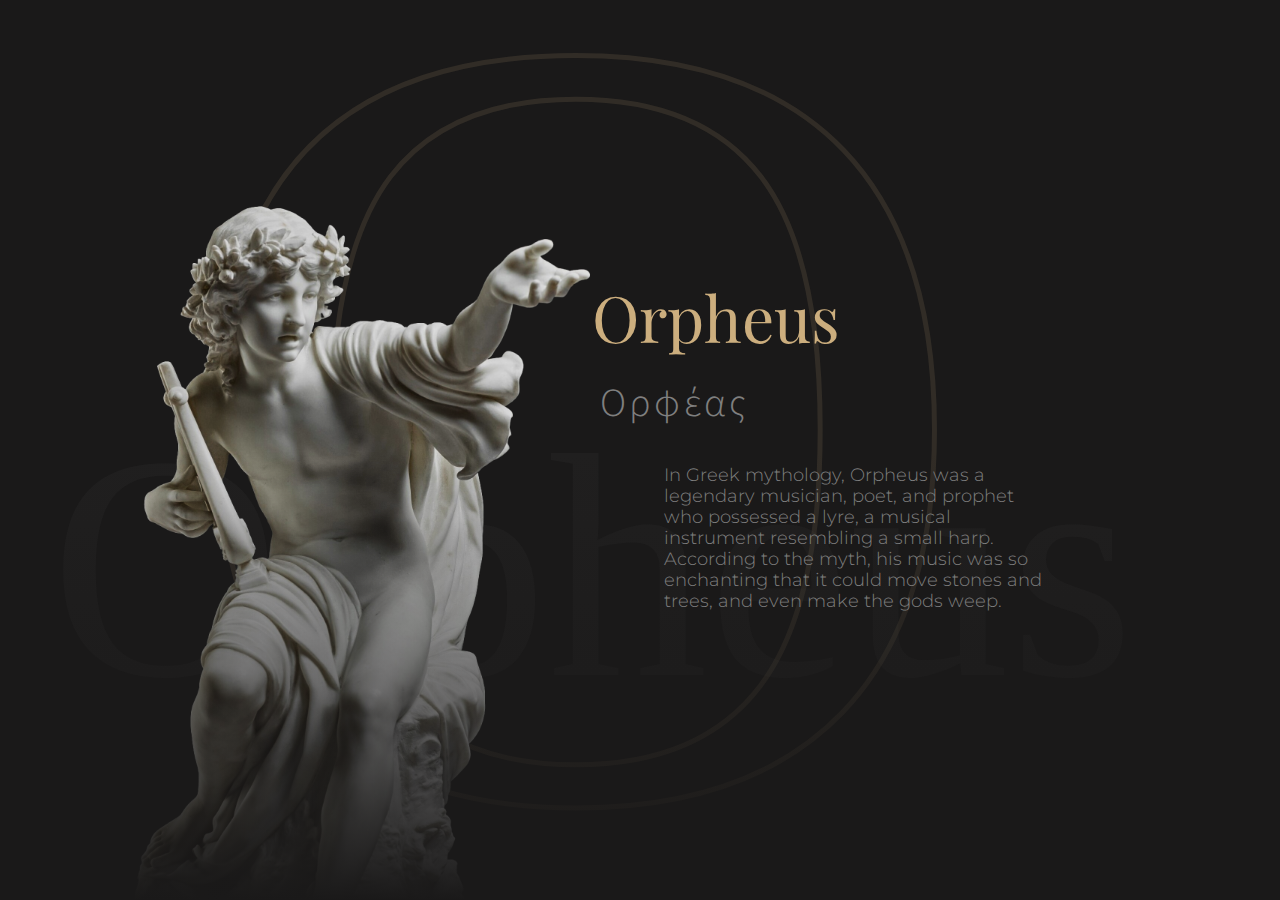
==== index.html @ 4109f5ae "first make" ====
<!DOCTYPE html>
<html lang="en">
<head>
    <meta charset="UTF-8">
    <meta http-equiv="X-UA-Compatible" content="IE=edge">
    <meta name="viewport" content="width=device-width, initial-scale=1.0">
    <link rel="stylesheet" href="./styles.css">
    <title>Orpheus 3D</title>
</head>
<body>
    <main>
    <h1>Orpheus</h1>
    <h2>Ορφέας</h2>
    <p>
        In Greek mythology, Orpheus was a legendary musician, poet, and prophet who possessed a lyre, a musical instrument resembling a small harp. According to the myth, his music was so enchanting that it could move stones and trees, and even make the gods weep.
    </p>
    </main>

    <!-- svg background -->
    <img src="./y1aeh9ng_transparent.png" alt="Orpheus 3D" class="bg-img">

    <svg xmlns="http://www.w3.org/2000/svg" viewBox="0 0 1440 320">
        <text x="0" y="50vh" class="bg-letter">O</text>
        <text x="50" y="75vh" class="bg-name">Orpheus</text>
    </svg>
    <div class="page-overlay"></div>
    <script src="./script.js"></script>
</body>
</html>
---- styles.css ----
@import url('https://fonts.googleapis.com/css2?family=Playfair+Display:wght@400;500;600;700;800;900&display=swap');
/*import POPPINS font*/
@import url('https://fonts.googleapis.com/css2?family=Poppins:wght@400;500;600;700;800;900&display=swap');
@import url('https://fonts.googleapis.com/css2?family=Montserrat:wght@300;400;500;600;700;800;900&display=swap');
@import url('https://fonts.googleapis.com/css2?family=Source+Sans+Pro:wght@300;400;500;600;700;800;900&display=swap');
@import url('https://fonts.googleapis.com/css2?family=Inter:wght@400;500;600;700;800;900&display=swap');
body{
    color: #7f7f7f;
    background-color: #1a1919;
    margin: 0;
    padding: 0;
}
h1{
    font-family: 'Playfair Display', serif;
    font-size: 4rem;
    font-weight: 400;
    color: #ccae7e;
    text-align: left;
    margin: 0;
    padding: 1rem;
}
h2{
    font-family: 'Source Sans Pro', sans-serif;
    font-size: 2.5rem;
    font-weight: 300;
    color: #7f7f7f;
    text-align: left;
    margin: 0;
    padding: 0rem 1.5rem 2rem 1.5rem;
    letter-spacing: 0.2rem;
}
p{
    font-family: 'Montserrat', sans-serif;
    font-size: 1.1rem;
    font-weight: 300;
    color: #7f7f7f;
    text-align: left;
    margin: 0;
    padding: 0rem 1.5rem 2rem 5.5rem;
    width: 60%;
}
main{
    position: absolute;
    top: 50%;
    left: 50%;
    transform: translate(-10%, -50%);
}

svg{
    position: absolute;
    z-index: -2;

}
.bg-letter{
    stroke: #ccae7e22;
    fill: none;
    stroke-width: 5;
    font-size: 70rem;
    dominant-baseline: middle;
    text-anchor: middle;
}
.bg-name{
    font-size: 20rem;
    stroke: none;
    stroke-width: 0;
    fill:#7f7f7f11;
}
.bg-img{
    position: absolute;
    top: 0;
    left: 0;
    object-fit: cover;
    width: 60%;
    height: 100%;
    z-index: -1;
    transform: translate(-10%, 0%);
}
.page-overlay{
    position: absolute;
    bottom: 0;
    left: 0;
    width: 100%;
    height: 50%;
    background: linear-gradient(0deg, rgba(26,25,25,1) 0%, rgba(26,25,25,0) 100%);
    z-index: -1;
    opacity: 1;
}
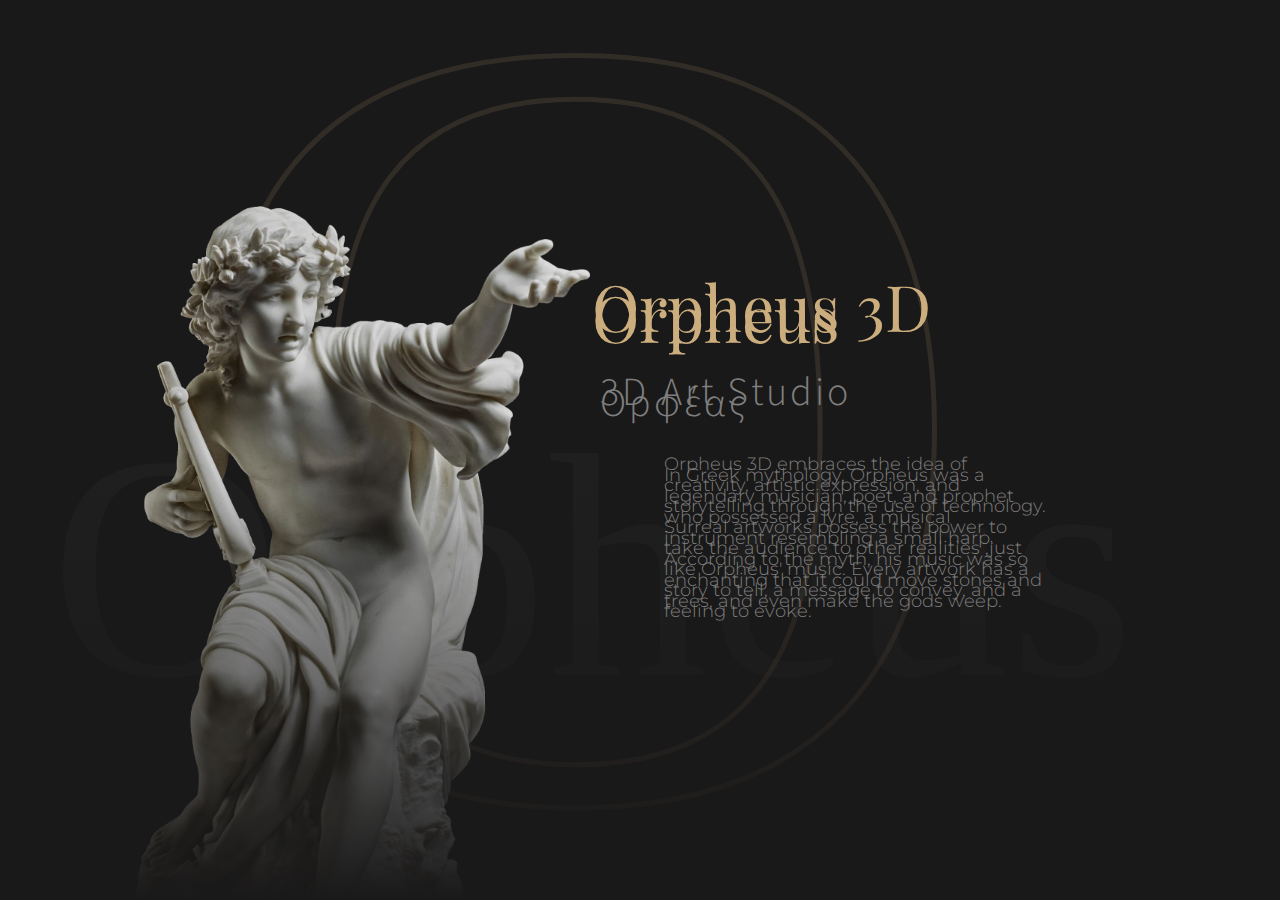
==== commit 2fddf87d: "added a lil kinda nice transition" ====
--- a/index.html
+++ b/index.html
@@ -5,15 +5,28 @@
     <meta http-equiv="X-UA-Compatible" content="IE=edge">
     <meta name="viewport" content="width=device-width, initial-scale=1.0">
     <link rel="stylesheet" href="./styles.css">
+<!--favicon-->
+    <link rel="apple-touch-icon" sizes="180x180" href="./apple-touch-icon.png">
+    <link rel="icon" type="image/png" sizes="32x32" href="./favicon-32x32.png">
+    <link rel="icon" type="image/png" sizes="16x16" href="./favicon-16x16.png">
+    <link rel="manifest" href="./site.webmanifest">
+    <link rel="mask-icon" href="./safari-pinned-tab.svg" color="#5bbad5">
+    
     <title>Orpheus 3D</title>
 </head>
 <body>
-    <main>
+    <main class="description-1">
     <h1>Orpheus</h1>
     <h2>Ορφέας</h2>
     <p>
         In Greek mythology, Orpheus was a legendary musician, poet, and prophet who possessed a lyre, a musical instrument resembling a small harp. According to the myth, his music was so enchanting that it could move stones and trees, and even make the gods weep.
     </p>
+    </main>
+    <main class="description-2">
+        <h1>Orpheus 3D</h1>
+    <h2>3D Art Studio</h2>
+    <p>
+        Orpheus 3D embraces the idea of creativity, artistic expression, and storytelling through the use of technology. Surreal artworks possess the power to take the audience to other realities ,just like Orpheus' music. Every artwork has a story to tell, a message to convey, and a feeling to evoke.</p>
     </main>
 
     <!-- svg background -->
--- a/styles.css
+++ b/styles.css
@@ -58,6 +58,7 @@
     font-size: 70rem;
     dominant-baseline: middle;
     text-anchor: middle;
+    animation: bg-letter 2s ease-in-out;
 }
 .bg-name{
     font-size: 20rem;
@@ -74,6 +75,7 @@
     height: 100%;
     z-index: -1;
     transform: translate(-10%, 0%);
+    animation: bg-img 2s ease-in-out;
 }
 .page-overlay{
     position: absolute;
@@ -84,4 +86,31 @@
     background: linear-gradient(0deg, rgba(26,25,25,1) 0%, rgba(26,25,25,0) 100%);
     z-index: -1;
     opacity: 1;
+}
+
+@keyframes bg-letter{
+    0%{
+        stroke-dasharray: 0 1000;
+    }
+    100%{
+        stroke-dasharray: 1000 0;
+    }
+}
+@keyframes bg-img{
+    0%{
+        opacity: 0;
+
+    }
+    100%{
+        opacity: 1;
+    }
+}
+
+.hide{
+    opacity: 0;
+    transition: all 1s ease-in-out;
+}
+.reveal{
+    opacity: 1;
+    transition: all 1s ease-in-out;
 }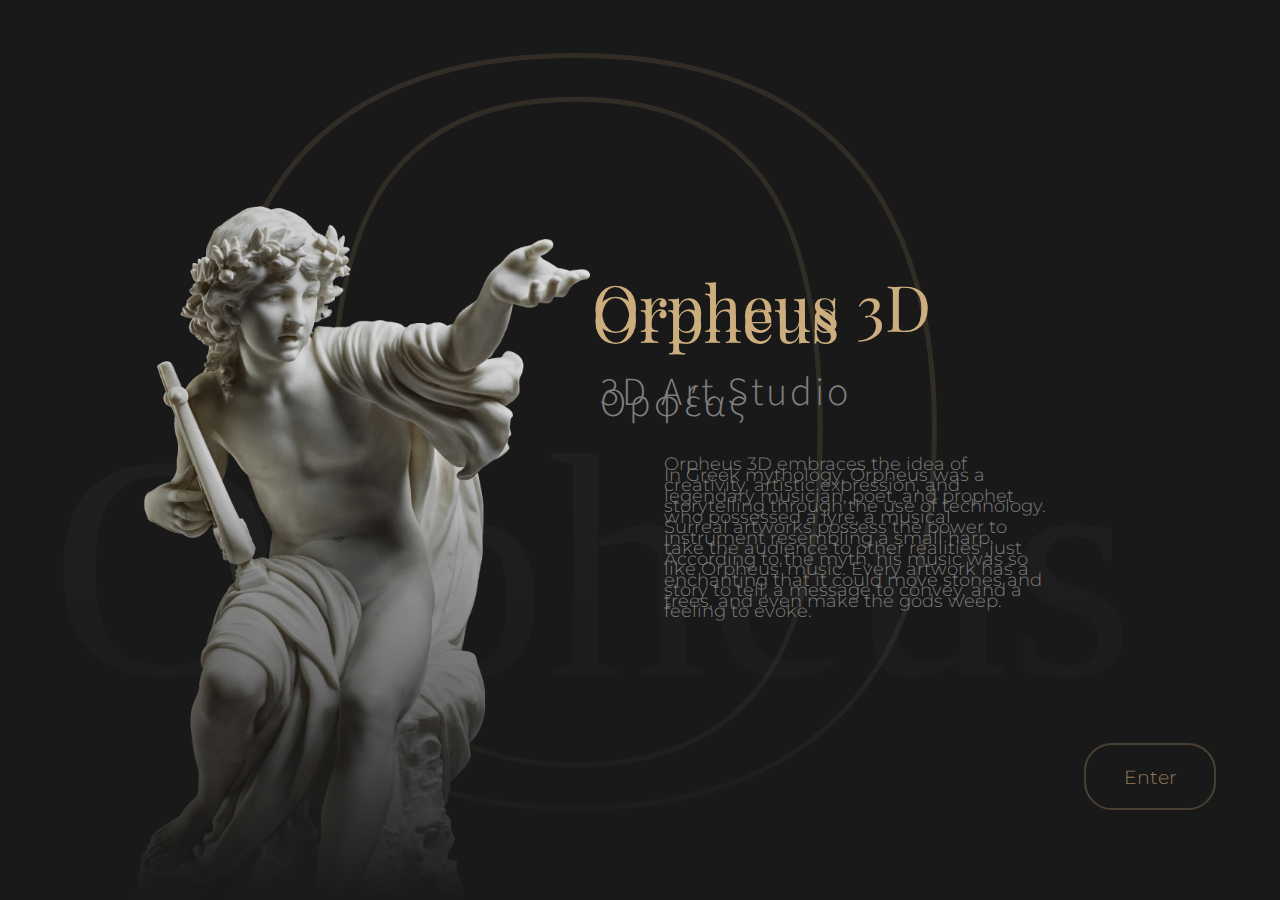
==== commit 5d666d21: "well, added gallery page and adding stuff slowly" ====
--- a/index.html
+++ b/index.html
@@ -28,6 +28,9 @@
     <p>
         Orpheus 3D embraces the idea of creativity, artistic expression, and storytelling through the use of technology. Surreal artworks possess the power to take the audience to other realities ,just like Orpheus' music. Every artwork has a story to tell, a message to convey, and a feeling to evoke.</p>
     </main>
+    <div class="enter-button">
+        <a href="./gallery.html">Enter</a>
+    </div>
 
     <!-- svg background -->
     <img src="./y1aeh9ng_transparent.png" alt="Orpheus 3D" class="bg-img">
--- a/styles.css
+++ b/styles.css
@@ -113,4 +113,36 @@
 .reveal{
     opacity: 1;
     transition: all 1s ease-in-out;
-}+}
+
+.enter-button{
+    position: absolute;
+    bottom: 10%;
+    right:5%;
+    width: 10%;
+    height: 7%;
+    margin:0;
+    padding: 0;
+    z-index: 3;
+    cursor: pointer;
+    background-color: transparent;
+    border-radius: 28px;
+    border: #ccae7e44 2px solid;
+    /*align text vertically and horizontally*/
+    display: flex;
+    justify-content: center;
+    align-items: center;
+    transition: all 0.5s ease-in-out;
+}
+.enter-button a{
+    text-decoration: none;
+    color: #ccae7eaa;
+    font-family: 'Montserrat', sans-serif;
+    font-size: 1.2rem;
+    font-weight: 300;
+}
+.enter-button:hover{
+    border: #ccae7eaa 2px solid;
+    transition: all 0.5s ease-in-out;
+}
+
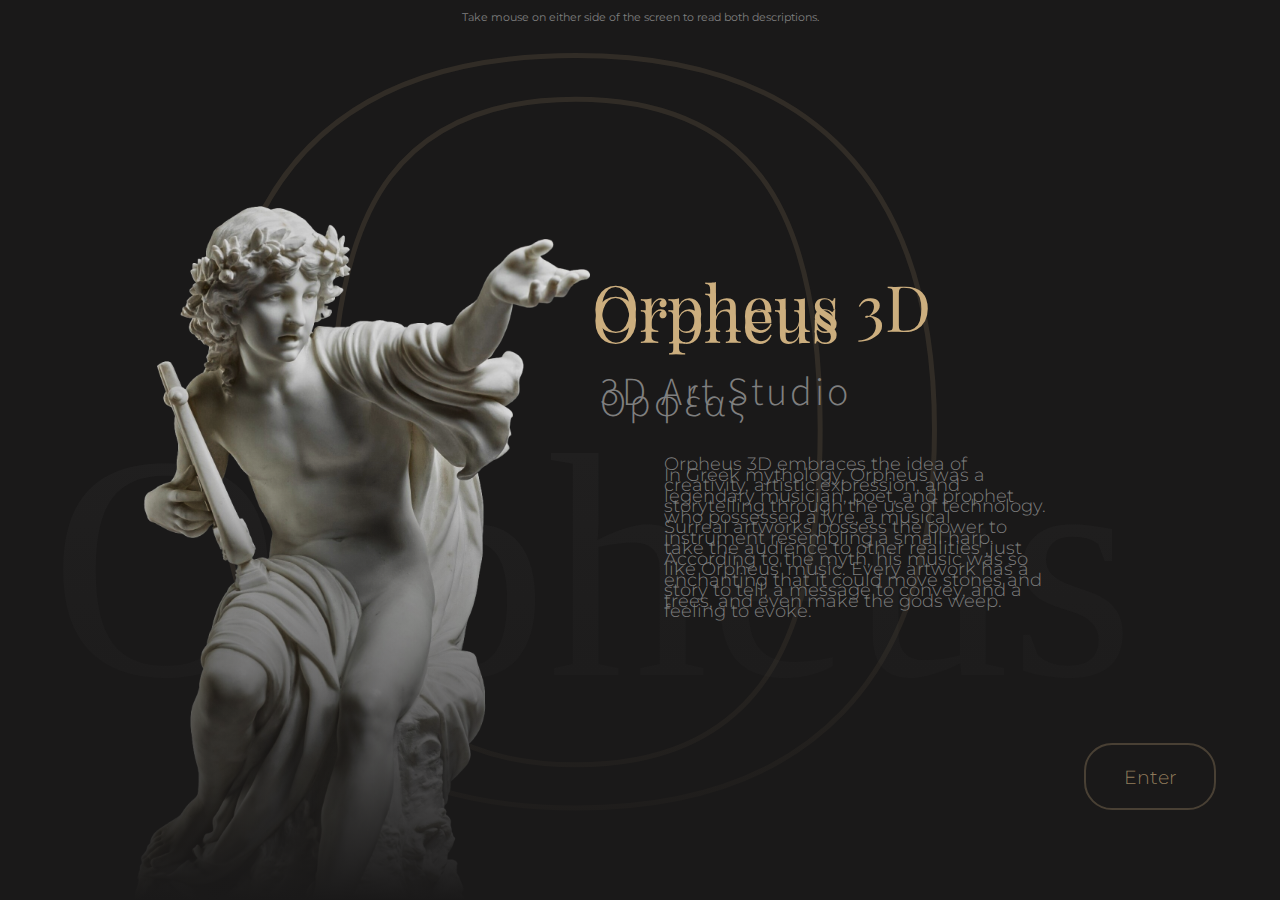
==== commit 91b6b153: "wd" ====
--- a/index.html
+++ b/index.html
@@ -40,6 +40,9 @@
         <text x="50" y="75vh" class="bg-name">Orpheus</text>
     </svg>
     <div class="page-overlay"></div>
+    <div class="notif">
+       Take mouse on either side of the screen to read both descriptions.
+    </div>
     <script src="./script.js"></script>
 </body>
 </html>--- a/styles.css
+++ b/styles.css
@@ -19,6 +19,10 @@
     margin: 0;
     padding: 1rem;
 }
+h1::selection{
+    background-color: #ccae7e;
+    color: #1a1919;
+}
 h2{
     font-family: 'Source Sans Pro', sans-serif;
     font-size: 2.5rem;
@@ -29,6 +33,10 @@
     padding: 0rem 1.5rem 2rem 1.5rem;
     letter-spacing: 0.2rem;
 }
+h2::selection{
+    background-color: #7f7f7f;
+    color: #1a1919;
+}
 p{
     font-family: 'Montserrat', sans-serif;
     font-size: 1.1rem;
@@ -38,6 +46,10 @@
     margin: 0;
     padding: 0rem 1.5rem 2rem 5.5rem;
     width: 60%;
+}
+p::selection{
+    background-color: #7f7f7f;
+    color: #1a1919;
 }
 main{
     position: absolute;
@@ -59,12 +71,14 @@
     dominant-baseline: middle;
     text-anchor: middle;
     animation: bg-letter 2s ease-in-out;
+    user-select: none;
 }
 .bg-name{
     font-size: 20rem;
     stroke: none;
     stroke-width: 0;
     fill:#7f7f7f11;
+    user-select: none;
 }
 .bg-img{
     position: absolute;
@@ -140,9 +154,20 @@
     font-family: 'Montserrat', sans-serif;
     font-size: 1.2rem;
     font-weight: 300;
+    width: 100%;
+    text-align: center;
 }
 .enter-button:hover{
     border: #ccae7eaa 2px solid;
-    transition: all 0.5s ease-in-out;
 }
 
+.notif{
+    background-color: #7Zf7f7f,
+    color: #ccae7e;
+    width: fit-content;
+    padding:10px 30px;
+    border-radius: 20px;
+    font-family: 'Montserrat', sans-serif;
+    font-size: 0.7rem;
+    margin: auto auto;
+}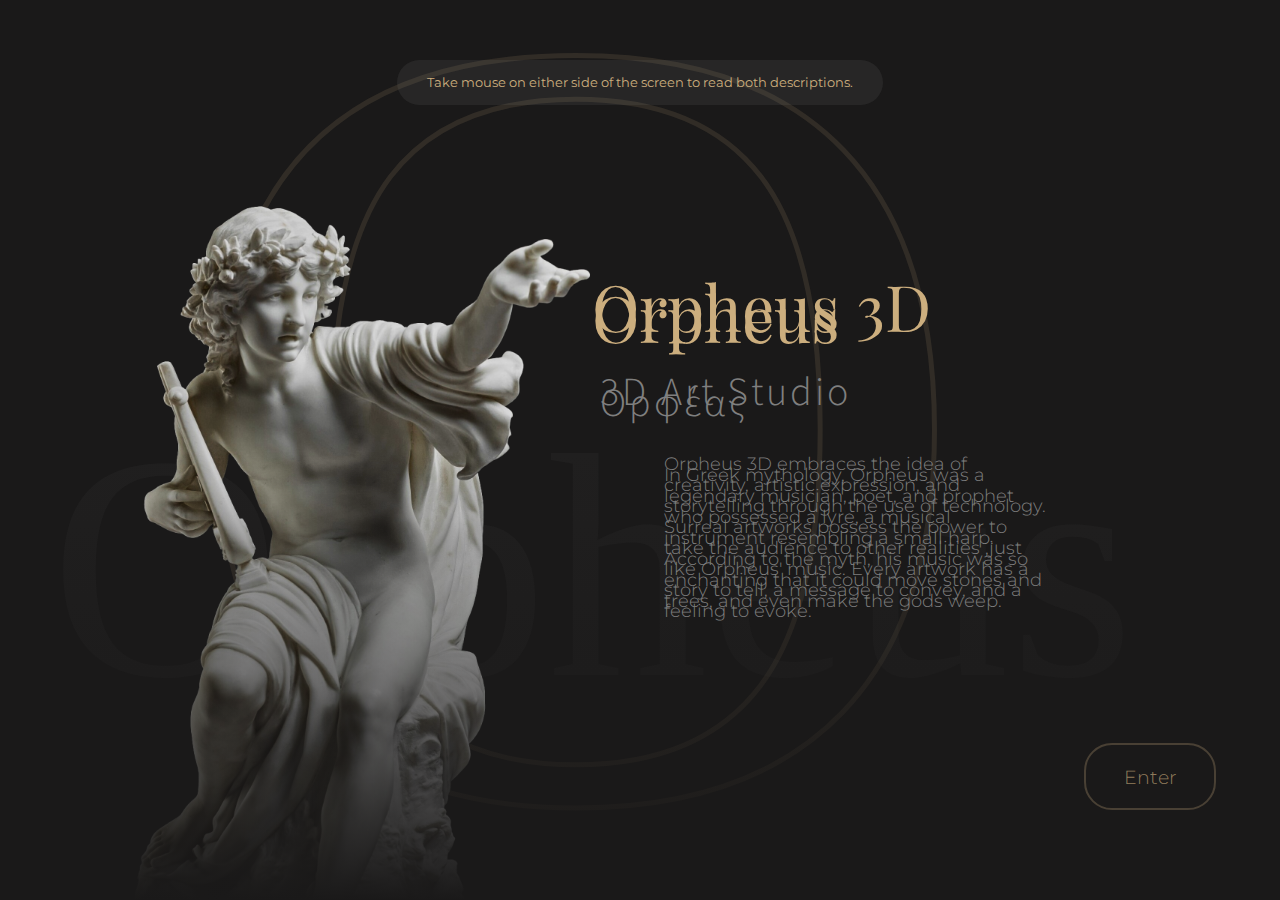
==== commit d6e5e5ea: "beautify code layout" ====
--- a/index.html
+++ b/index.html
@@ -1,32 +1,38 @@
 <!DOCTYPE html>
 <html lang="en">
+
 <head>
     <meta charset="UTF-8">
     <meta http-equiv="X-UA-Compatible" content="IE=edge">
     <meta name="viewport" content="width=device-width, initial-scale=1.0">
     <link rel="stylesheet" href="./styles.css">
-<!--favicon-->
+    <!--favicon-->
     <link rel="apple-touch-icon" sizes="180x180" href="./apple-touch-icon.png">
     <link rel="icon" type="image/png" sizes="32x32" href="./favicon-32x32.png">
     <link rel="icon" type="image/png" sizes="16x16" href="./favicon-16x16.png">
     <link rel="manifest" href="./site.webmanifest">
     <link rel="mask-icon" href="./safari-pinned-tab.svg" color="#5bbad5">
-    
+
     <title>Orpheus 3D</title>
 </head>
+
 <body>
     <main class="description-1">
-    <h1>Orpheus</h1>
-    <h2>Ορφέας</h2>
-    <p>
-        In Greek mythology, Orpheus was a legendary musician, poet, and prophet who possessed a lyre, a musical instrument resembling a small harp. According to the myth, his music was so enchanting that it could move stones and trees, and even make the gods weep.
-    </p>
+        <h1>Orpheus</h1>
+        <h2>Ορφέας</h2>
+        <p>
+            In Greek mythology, Orpheus was a legendary musician, poet, and prophet who possessed a lyre, a musical
+            instrument resembling a small harp. According to the myth, his music was so enchanting that it could move
+            stones and trees, and even make the gods weep.
+        </p>
     </main>
     <main class="description-2">
         <h1>Orpheus 3D</h1>
-    <h2>3D Art Studio</h2>
-    <p>
-        Orpheus 3D embraces the idea of creativity, artistic expression, and storytelling through the use of technology. Surreal artworks possess the power to take the audience to other realities ,just like Orpheus' music. Every artwork has a story to tell, a message to convey, and a feeling to evoke.</p>
+        <h2>3D Art Studio</h2>
+        <p>
+            Orpheus 3D embraces the idea of creativity, artistic expression, and storytelling through the use of
+            technology. Surreal artworks possess the power to take the audience to other realities ,just like Orpheus'
+            music. Every artwork has a story to tell, a message to convey, and a feeling to evoke.</p>
     </main>
     <div class="enter-button">
         <a href="./gallery.html">Enter</a>
@@ -41,8 +47,9 @@
     </svg>
     <div class="page-overlay"></div>
     <div class="notif">
-       Take mouse on either side of the screen to read both descriptions.
+        Take mouse on either side of the screen to read both descriptions.
     </div>
     <script src="./script.js"></script>
 </body>
+
 </html>--- a/styles.css
+++ b/styles.css
@@ -162,12 +162,32 @@
 }
 
 .notif{
-    background-color: #7Zf7f7f,
+    background-color: #7f7f7f22;
     color: #ccae7e;
     width: fit-content;
-    padding:10px 30px;
-    border-radius: 20px;
+    padding:15px 30px;
+    border-radius: 30px;
     font-family: 'Montserrat', sans-serif;
-    font-size: 0.7rem;
+    font-size: 0.8rem;
     margin: auto auto;
+    transform: translate(0, 60px);
+}
+/*make notif appear when page is loaded and disappear after 3 seconds*/
+.notif{
+    animation: notif 4s ease-in-out 1 forwards;
+}
+
+@keyframes notif{
+    0%{
+        opacity: 0;
+    }
+    25%{
+        opacity: 1;
+    }
+    50%{
+        opacity: 1;
+    }
+    100%{
+        opacity: 0;
+    }
 }